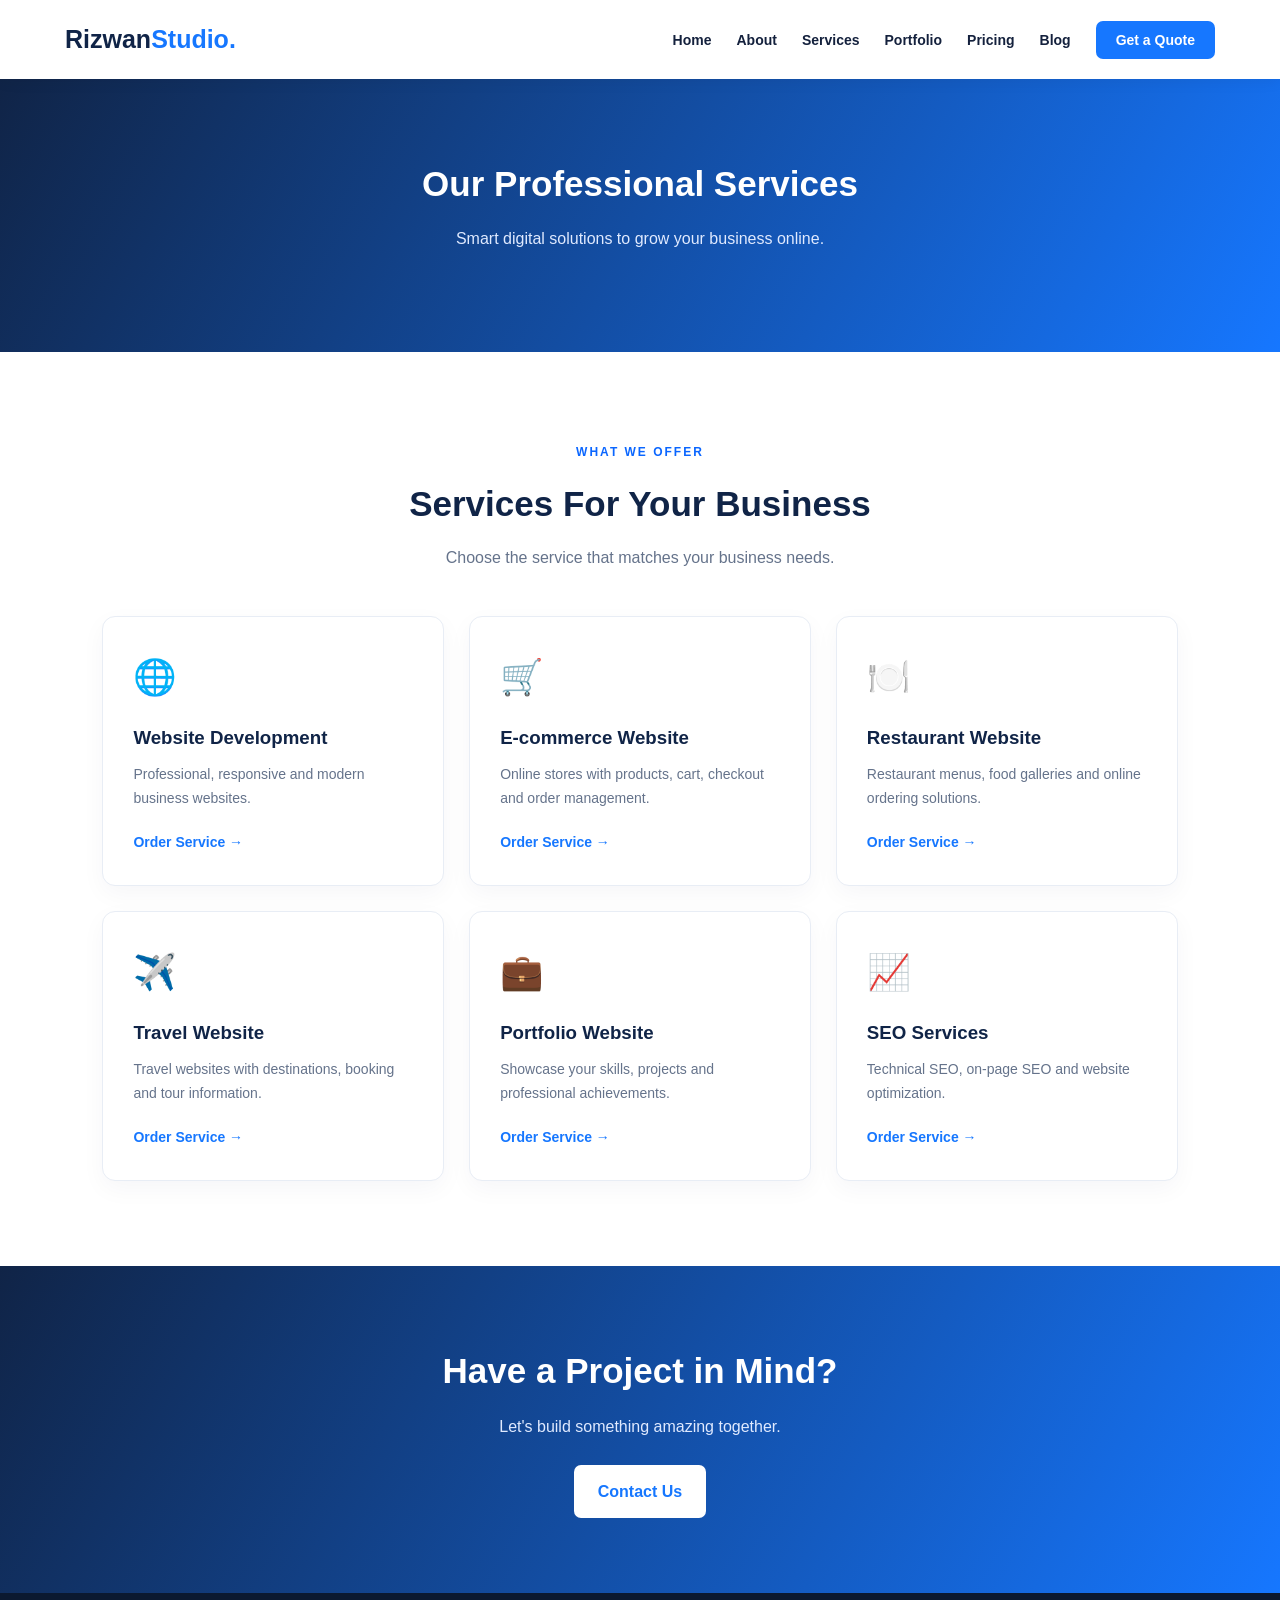
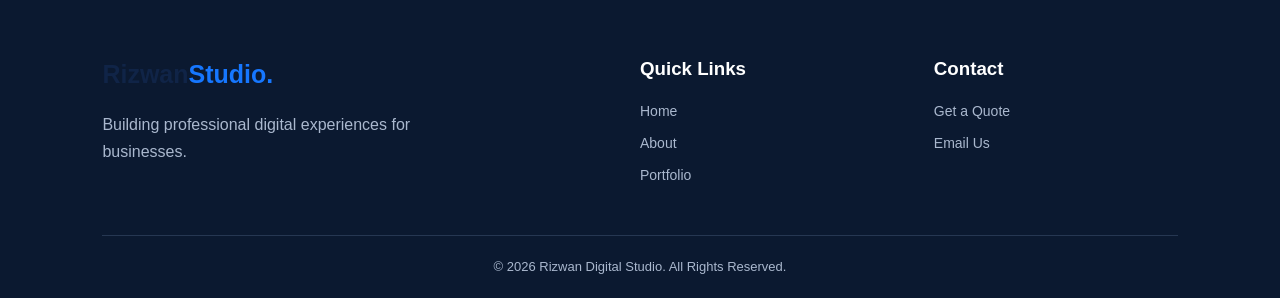
==== Service.html @ dc621379 "Add files via upload" ====
<!DOCTYPE html>
<html lang="en">

<head>
  <meta charset="UTF-8">
  <meta name="viewport" content="width=device-width, initial-scale=1.0">

  <title>Website Development Services | Rizwan Digital Studio</title>

  <meta name="description" content="Explore professional website development, ecommerce, restaurant website, travel website and SEO services by Rizwan Digital Studio.">

  <meta name="author" content="Rizwan Digital Studio">
  <meta name="robots" content="index, follow">

  <link rel="canonical" href="https://YOUR-DOMAIN.com/services.html">

  <meta property="og:title" content="Our Services | Rizwan Digital Studio">
  <meta property="og:description" content="Explore our professional website development, ecommerce and SEO services.">
  <meta property="og:type" content="website">

  <link rel="stylesheet" href="style.css">
</head>

<body>

<header>
  <nav class="navbar">
    <a href="index.html" class="logo">
      Rizwan<span>Studio.</span>
    </a>

    <button class="menu-btn" id="menuBtn">☰</button>

    <ul class="nav-links" id="navLinks">
      <li><a href="index.html">Home</a></li>
      <li><a href="about.html">About</a></li>
      <li><a href="service.html">Services</a></li>
      <li><a href="portfolio.html">Portfolio</a></li>
      <li><a href="pricing.html">Pricing</a></li>
      <li><a href="blog.html">Blog</a></li>
      <li><a href="contact.html" class="nav-btn">Get a Quote</a></li>
    </ul>
  </nav>
</header>

<section class="cta">
  <h2>Our Professional Services</h2>
  <p>Smart digital solutions to grow your business online.</p>
</section>

<section class="section">
  <div class="section-heading">
    <span>WHAT WE OFFER</span>
    <h2>Services For Your Business</h2>
    <p>Choose the service that matches your business needs.</p>
  </div>

  <div class="cards">

    <div class="card">
      <div class="service-icon">🌐</div>
      <h3>Website Development</h3>
      <p>Professional, responsive and modern business websites.</p>
      <a href="contact.html?service=Website%20Development">Order Service →</a>
    </div>

    <div class="card">
      <div class="service-icon">🛒</div>
      <h3>E-commerce Website</h3>
      <p>Online stores with products, cart, checkout and order management.</p>
      <a href="contact.html?service=E-commerce%20Website">Order Service →</a>
    </div>

    <div class="card">
      <div class="service-icon">🍽️</div>
      <h3>Restaurant Website</h3>
      <p>Restaurant menus, food galleries and online ordering solutions.</p>
      <a href="contact.html?service=Restaurant%20Website">Order Service →</a>
    </div>

    <div class="card">
      <div class="service-icon">✈️</div>
      <h3>Travel Website</h3>
      <p>Travel websites with destinations, booking and tour information.</p>
      <a href="contact.html?service=Travel%20Website">Order Service →</a>
    </div>

    <div class="card">
      <div class="service-icon">💼</div>
      <h3>Portfolio Website</h3>
      <p>Showcase your skills, projects and professional achievements.</p>
      <a href="contact.html?service=Portfolio%20Website">Order Service →</a>
    </div>

    <div class="card">
      <div class="service-icon">📈</div>
      <h3>SEO Services</h3>
      <p>Technical SEO, on-page SEO and website optimization.</p>
      <a href="contact.html?service=SEO%20Services">Order Service →</a>
    </div>

  </div>
</section>

<section class="cta">
  <h2>Have a Project in Mind?</h2>
  <p>Let's build something amazing together.</p>
  <a href="contact.html" class="btn white-btn">Contact Us</a>
</section>

<footer>
  <div class="footer-content">
    <div>
      <a href="index.html" class="logo">Rizwan<span>Studio.</span></a>
      <p>Building professional digital experiences for businesses.</p>
    </div>

    <div>
      <h3>Quick Links</h3>
      <a href="index.html">Home</a>
      <a href="about.html">About</a>
      <a href="portfolio.html">Portfolio</a>
    </div>

    <div>
      <h3>Contact</h3>
      <a href="contact.html">Get a Quote</a>
      <a href="mailto:jamrizwan749@gmail.com">Email Us</a>
    </div>
  </div>

  <div class="copyright">
    © <span id="year"></span> Rizwan Digital Studio. All Rights Reserved.
  </div>
</footer>

<script src="script.js"></script>
</body>
</html>
---- style.css ----
* {
  margin: 0;
  padding: 0;
  box-sizing: border-box;
}

html {
  scroll-behavior: smooth;
}

body {
  font-family: Arial, sans-serif;
  color: #14213d;
  background: #ffffff;
  line-height: 1.7;
}

a {
  text-decoration: none;
  color: inherit;
}

header {
  background: #ffffff;
  position: sticky;
  top: 0;
  z-index: 1000;
  box-shadow: 0 2px 15px rgba(0,0,0,0.06);
}

.navbar {
  max-width: 1200px;
  margin: auto;
  padding: 18px 25px;
  display: flex;
  justify-content: space-between;
  align-items: center;
}

.logo {
  font-size: 25px;
  font-weight: 800;
  color: #102447;
}

.logo span {
  color: #1677ff;
}

.nav-links {
  display: flex;
  align-items: center;
  gap: 25px;
  list-style: none;
}

.nav-links a {
  font-size: 14px;
  font-weight: 600;
  transition: 0.3s;
}

.nav-links a:hover {
  color: #1677ff;
}

.nav-links .nav-btn {
  background: #1677ff;
  color: white;
  padding: 11px 20px;
  border-radius: 7px;
}

.menu-btn {
  display: none;
  border: 0;
  background: transparent;
  font-size: 28px;
  cursor: pointer;
}

.hero {
  min-height: 620px;
  padding: 90px 8%;
  display: grid;
  grid-template-columns: 1.2fr 0.8fr;
  align-items: center;
  gap: 50px;
  background: linear-gradient(135deg, #f2f7ff, #ffffff);
}

.hero-content {
  max-width: 650px;
}

.tag {
  color: #1677ff;
  font-size: 12px;
  font-weight: bold;
  letter-spacing: 2px;
}

.hero h1 {
  font-size: clamp(38px, 5vw, 60px);
  line-height: 1.2;
  margin: 20px 0;
  color: #102447;
}

.hero h1 span,
.blue-text {
  color: #1677ff;
}

.hero-content > p {
  color: #65738b;
  font-size: 17px;
  margin-bottom: 28px;
}

.hero-buttons {
  display: flex;
  gap: 15px;
  flex-wrap: wrap;
}

.btn {
  display: inline-block;
  padding: 13px 24px;
  border-radius: 7px;
  font-weight: bold;
  transition: 0.3s;
  text-align: center;
}

.primary {
  background: #1677ff;
  color: white;
}

.primary:hover {
  background: #0757c8;
  transform: translateY(-3px);
}

.secondary {
  border: 1px solid #1677ff;
  color: #1677ff;
}

.secondary:hover {
  background: #1677ff;
  color: white;
}

.stats {
  display: flex;
  gap: 40px;
  margin-top: 50px;
}

.stats h2 {
  color: #1677ff;
  font-size: 25px;
}

.stats p {
  color: #65738b;
  font-size: 13px;
}

.hero-image {
  display: flex;
  justify-content: center;
}

.mockup {
  width: 340px;
  padding: 20px;
  border-radius: 18px;
  background: white;
  box-shadow: 0 20px 60px rgba(16,36,71,0.15);
  text-align: center;
}

.mockup-top {
  text-align: left;
  color: #1677ff;
  letter-spacing: 5px;
}

.mockup-content {
  padding: 35px 15px;
}

.mockup-line {
  height: 12px;
  background: #dce9fa;
  border-radius: 10px;
  margin: 14px 0;
}

.mockup-line.short {
  width: 65%;
}

.mockup-card {
  height: 110px;
  margin: 20px 0;
  border-radius: 12px;
  background: linear-gradient(135deg, #1677ff, #00c2ff);
}

.mockup h3 {
  color: #102447;
}

.mockup p {
  color: #65738b;
  font-size: 13px;
}

.section {
  padding: 85px 8%;
}

.section-heading {
  text-align: center;
  margin-bottom: 45px;
}

.section-heading span {
  color: #1677ff;
  font-size: 12px;
  font-weight: bold;
  letter-spacing: 2px;
}

.section-heading h2 {
  font-size: 35px;
  color: #102447;
  margin: 10px 0;
}

.section-heading p {
  color: #65738b;
}

.cards {
  display: grid;
  grid-template-columns: repeat(3, 1fr);
  gap: 25px;
  max-width: 1200px;
  margin: auto;
}

.card {
  background: white;
  border: 1px solid #e8edf5;
  padding: 30px;
  border-radius: 13px;
  box-shadow: 0 8px 25px rgba(16,36,71,0.04);
  transition: 0.3s;
}

.card:hover {
  transform: translateY(-7px);
  box-shadow: 0 15px 35px rgba(16,36,71,0.10);
}

.service-icon {
  font-size: 35px;
  margin-bottom: 15px;
}

.card h3 {
  color: #102447;
  margin-bottom: 10px;
}

.card p {
  color: #65738b;
  font-size: 14px;
  margin-bottom: 17px;
}

.card a:not(.btn) {
  color: #1677ff;
  font-weight: bold;
  font-size: 14px;
}

.about-section {
  padding: 85px 8%;
  background: #f3f7ff;
  display: grid;
  grid-template-columns: 1fr 1fr;
  gap: 50px;
  align-items: center;
}

.about-section h2 {
  font-size: 36px;
  line-height: 1.3;
  margin: 15px 0;
}

.about-section p {
  color: #65738b;
  margin-bottom: 25px;
}

.about-box {
  padding: 65px 30px;
  border-radius: 20px;
  background: white;
  text-align: center;
  box-shadow: 0 15px 40px rgba(16,36,71,0.08);
}

.project-image {
  height: 150px;
  display: grid;
  place-items: center;
  background: #eaf2ff;
  border-radius: 10px;
  font-size: 65px;
  margin-bottom: 20px;
}

.pricing-section {
  background: #f8faff;
}

.price-card h2 {
  color: #1677ff;
  font-size: 30px;
  margin: 15px 0;
}

.price-card ul {
  list-style: none;
  margin: 20px 0;
  color: #65738b;
  font-size: 14px;
}

.price-card li {
  margin: 10px 0;
}

.price-card .btn {
  width: 100%;
}

.featured {
  border: 2px solid #1677ff;
  transform: scale(1.03);
}

.cta {
  padding: 75px 20px;
  text-align: center;
  color: white;
  background: linear-gradient(120deg, #102447, #1677ff);
}

.cta h2 {
  font-size: 35px;
  margin-bottom: 12px;
}

.cta p {
  margin-bottom: 25px;
  color: #e0eaff;
}

.white-btn {
  background: white;
  color: #1677ff;
}

footer {
  background: #0b1930;
  color: white;
  padding: 60px 8% 20px;
}

.footer-content {
  display: grid;
  grid-template-columns: 2fr 1fr 1fr;
  gap: 50px;
  max-width: 1200px;
  margin: auto;
}

.footer-content h3 {
  margin-bottom: 15px;
}

.footer-content p {
  color: #aab8ce;
  margin-top: 15px;
  max-width: 350px;
}

.footer-content a:not(.logo) {
  display: block;
  color: #aab8ce;
  margin: 8px 0;
  font-size: 14px;
}

.footer-content a:hover {
  color: white;
}

.copyright {
  border-top: 1px solid #263752;
  margin-top: 40px;
  padding-top: 20px;
  text-align: center;
  color: #aab8ce;
  font-size: 13px;
}

/* RESPONSIVE DESIGN */

@media (max-width: 900px) {
  .menu-btn {
    display: block;
  }

  .nav-links {
    display: none;
    position: absolute;
    top: 70px;
    left: 0;
    width: 100%;
    padding: 25px;
    background: white;
    flex-direction: column;
    box-shadow: 0 10px 20px rgba(0,0,0,0.08);
  }

  .nav-links.active {
    display: flex;
  }

  .hero {
    grid-template-columns: 1fr;
    text-align: center;
  }

  .hero-buttons,
  .stats {
    justify-content: center;
  }

  .cards {
    grid-template-columns: repeat(2, 1fr);
  }

  .about-section {
    grid-template-columns: 1fr;
  }
}

@media (max-width: 600px) {
  .hero {
    padding: 65px 6%;
  }

  .hero h1 {
    font-size: 38px;
  }

  .stats {
    gap: 18px;
  }

  .stats h2 {
    font-size: 20px;
  }

  .section {
    padding: 60px 6%;
  }

  .section-heading h2 {
    font-size: 27px;
  }

  .cards {
    grid-template-columns: 1fr;
  }

  .featured {
    transform: none;
  }

  .footer-content {
    grid-template-columns: 1fr;
    gap: 30px;
  }

  .mockup {
    width: 100%;
    max-width: 340px;
  }

  .cta h2 {
    font-size: 28px;
  }
}

/* PORTFOLIO PAGE */

.portfolio-filters {
  display: flex;
  justify-content: center;
  flex-wrap: wrap;
  gap: 12px;
  margin-bottom: 40px;
}

.filter-btn {
  padding: 11px 22px;
  border: 1px solid #dce5f2;
  border-radius: 7px;
  background: white;
  color: #102447;
  cursor: pointer;
  font-weight: bold;
  transition: 0.3s;
}

.filter-btn:hover,
.filter-btn.active {
  background: #1677ff;
  color: white;
  border-color: #1677ff;
}

.project-category {
  display: inline-block;
  color: #1677ff;
  font-size: 12px;
  font-weight: bold;
  margin-bottom: 10px;
}

.project-link {
  display: inline-block;
  color: #1677ff;
  font-weight: bold;
  margin-top: 10px;
}

.project-status {
  display: inline-block;
  padding: 7px 12px;
  border-radius: 5px;
  background: #eef3fb;
  color: #52647e;
  font-size: 12px;
  font-weight: bold;
  margin-top: 10px;
}

.portfolio-grid .card {
  overflow: hidden;
}

.portfolio-grid .card.hidden {
  display: none;
}

@media (max-width: 600px) {
  .portfolio-filters {
    gap: 8px;
  }

  .filter-btn {
    padding: 9px 13px;
    font-size: 12px;
  }
}

/* PRICING PAGE */

.pricing-grid {
  align-items: stretch;
}

.price-card {
  display: flex;
  flex-direction: column;
}

.price-card ul {
  flex-grow: 1;
}

.price-card .btn {
  margin-top: 15px;
}

.comparison-wrapper {
  width: 100%;
  overflow-x: auto;
}

.comparison-table {
  width: 100%;
  border-collapse: collapse;
  min-width: 650px;
  background: white;
}

.comparison-table th,
.comparison-table td {
  padding: 18px;
  text-align: center;
  border-bottom: 1px solid #e8edf5;
}

.comparison-table th {
  background: #102447;
  color: white;
}

.comparison-table td:first-child {
  text-align: left;
  font-weight: bold;
}

.comparison-table tr:hover {
  background: #f2f7ff;
}

.featured {
  border: 2px solid #1677ff;
}

/* ABOUT PAGE */

.about-icon {
  font-size: 65px;
  margin-bottom: 15px;
}

.about-box h3 {
  margin: 10px 0;
}

.about-box {
  border: 1px solid #e8edf5;
}

.process-card {
  position: relative;
  padding-top: 35px;
}

.process-number {
  display: inline-block;
  font-size: 28px;
  font-weight: bold;
  color: #1677ff;
  margin-bottom: 15px;
}

@media (max-width: 600px) {
  .about-icon {
    font-size: 50px;
  }

  .process-number {
    font-size: 24px;
  }
}

.contact-section {
    padding: 80px 8%;
    background: #f5f7fa;
}

.section-heading {
    text-align: center;
    margin-bottom: 45px;
}

.section-heading span {
    color: #0a66ff;
    font-weight: bold;
}

.section-heading h1 {
    font-size: 38px;
    margin: 12px 0;
}

.contact-layout {
    display: grid;
    grid-template-columns: 1fr 1.5fr;
    gap: 35px;
    max-width: 1100px;
    margin: auto;
}

.contact-info,
.contact-form {
    background: white;
    padding: 30px;
    border-radius: 12px;
    box-shadow: 0 5px 25px rgba(0,0,0,0.06);
}

.contact-info h2,
.contact-form h2 {
    margin-bottom: 20px;
}

.contact-detail {
    margin-top: 30px;
}

.contact-detail h3 {
    color: #0a66ff;
    margin-bottom: 8px;
}

.contact-detail a {
    color: #071b3b;
    text-decoration: none;
}

.form-group {
    margin-bottom: 18px;
}

.form-group label {
    display: block;
    margin-bottom: 8px;
    font-weight: 600;
}

.form-group input,
.form-group select,
.form-group textarea {
    width: 100%;
    padding: 13px;
    border: 1px solid #ddd;
    border-radius: 7px;
    font-size: 15px;
    font-family: inherit;
}

.form-group textarea {
    resize: vertical;
}

.submit-btn {
    width: 100%;
    padding: 15px;
    background: #0a66ff;
    color: white;
    border: none;
    border-radius: 7px;
    font-size: 16px;
    font-weight: bold;
    cursor: pointer;
}

.submit-btn:hover {
    background: #071b3b;
}

@media (max-width: 768px) {
    .contact-layout {
        grid-template-columns: 1fr;
    }

    .section-heading h1 {
        font-size: 29px;
    }
}

.blog-hero {
    text-align: center;
    padding: 90px 20px;
    background: #071b3b;
    color: white;
}

.blog-hero span {
    color: #00c2ff;
    font-weight: bold;
}

.blog-hero h1 {
    font-size: 42px;
    margin: 15px 0;
}

.blog-hero p {
    color: #ddd;
}

.blog-section {
    padding: 70px 8%;
}

.blog-grid {
    display: grid;
    grid-template-columns: repeat(3, 1fr);
    gap: 25px;
}

.blog-card {
    background: white;
    border-radius: 12px;
    overflow: hidden;
    box-shadow: 0 5px 25px rgba(0,0,0,0.08);
    transition: 0.3s;
}

.blog-card:hover {
    transform: translateY(-7px);
}

.blog-image {
    height: 160px;
    display: flex;
    align-items: center;
    justify-content: center;
    background: #eaf2ff;
    font-size: 65px;
}

.blog-content {
    padding: 22px;
}

.blog-category {
    color: #0a66ff;
    font-size: 13px;
    font-weight: bold;
}

.blog-content h2 {
    font-size: 20px;
    margin: 12px 0;
}

.blog-content p {
    color: #666;
    line-height: 1.7;
    margin-bottom: 18px;
}

.blog-content a {
    color: #0a66ff;
    text-decoration: none;
    font-weight: bold;
}

.blog-cta {
    text-align: center;
    padding: 60px 20px;
    background: #071b3b;
    color: white;
}

.blog-cta a {
    display: inline-block;
    margin-top: 20px;
    padding: 13px 25px;
    background: #0a66ff;
    color: white;
    text-decoration: none;
    border-radius: 7px;
}

@media (max-width: 900px) {
    .blog-grid {
        grid-template-columns: repeat(2, 1fr);
    }
}

@media (max-width: 600px) {
    .blog-grid {
        grid-template-columns: 1fr;
    }

    .blog-hero h1 {
        font-size: 30px;
    }
}

/* Theme Button */
.theme-toggle {
    padding: 10px 14px;
    border: none;
    border-radius: 8px;
    cursor: pointer;
    font-size: 18px;
}

/* Search Section */
.website-search {
    text-align: center;
    padding: 50px 20px;
    background: #f5f7fa;
}

.website-search input {
    width: 60%;
    max-width: 450px;
    padding: 14px;
    border: 1px solid #ddd;
    border-radius: 7px;
    margin-top: 20px;
}

.website-search button {
    padding: 14px 20px;
    background: #0a66ff;
    color: white;
    border: none;
    border-radius: 7px;
    cursor: pointer;
}

/* Back To Top */
#backToTop {
    position: fixed;
    right: 25px;
    bottom: 25px;
    width: 45px;
    height: 45px;
    border: none;
    border-radius: 50%;
    background: #0a66ff;
    color: white;
    font-size: 24px;
    cursor: pointer;
    display: none;
    z-index: 1000;
}

/* Dark Mode */
body.dark-mode {
    background: #071b3b;
    color: white;
}

body.dark-mode .blog-card,
body.dark-mode .contact-form,
body.dark-mode .contact-info {
    background: #10294d;
    color: white;
}

body.dark-mode .website-search {
    background: #10294d;
    color: white;
}

body.dark-mode .blog-content p {
    color: #ddd;
}

@media (max-width: 600px) {
    .website-search input {
        width: 100%;
        margin-bottom: 10px;
    }
}

/* Article Internal Links */

.article-links {
    margin-top: 40px;
    padding: 25px;
    background: #f5f7fa;
    border-radius: 12px;
}

.article-links h2 {
    color: #0a66ff;
    margin-bottom: 10px;
}

.article-links p {
    color: #555;
    margin-bottom: 15px;
}

.article-links a {
    display: inline-block;
    margin: 8px 10px 8px 0;
    padding: 10px 18px;
    background: #0a66ff;
    color: white;
    text-decoration: none;
    border-radius: 6px;
    transition: 0.3s;
}

.article-links a:hover {
    background: #071b3b;
}
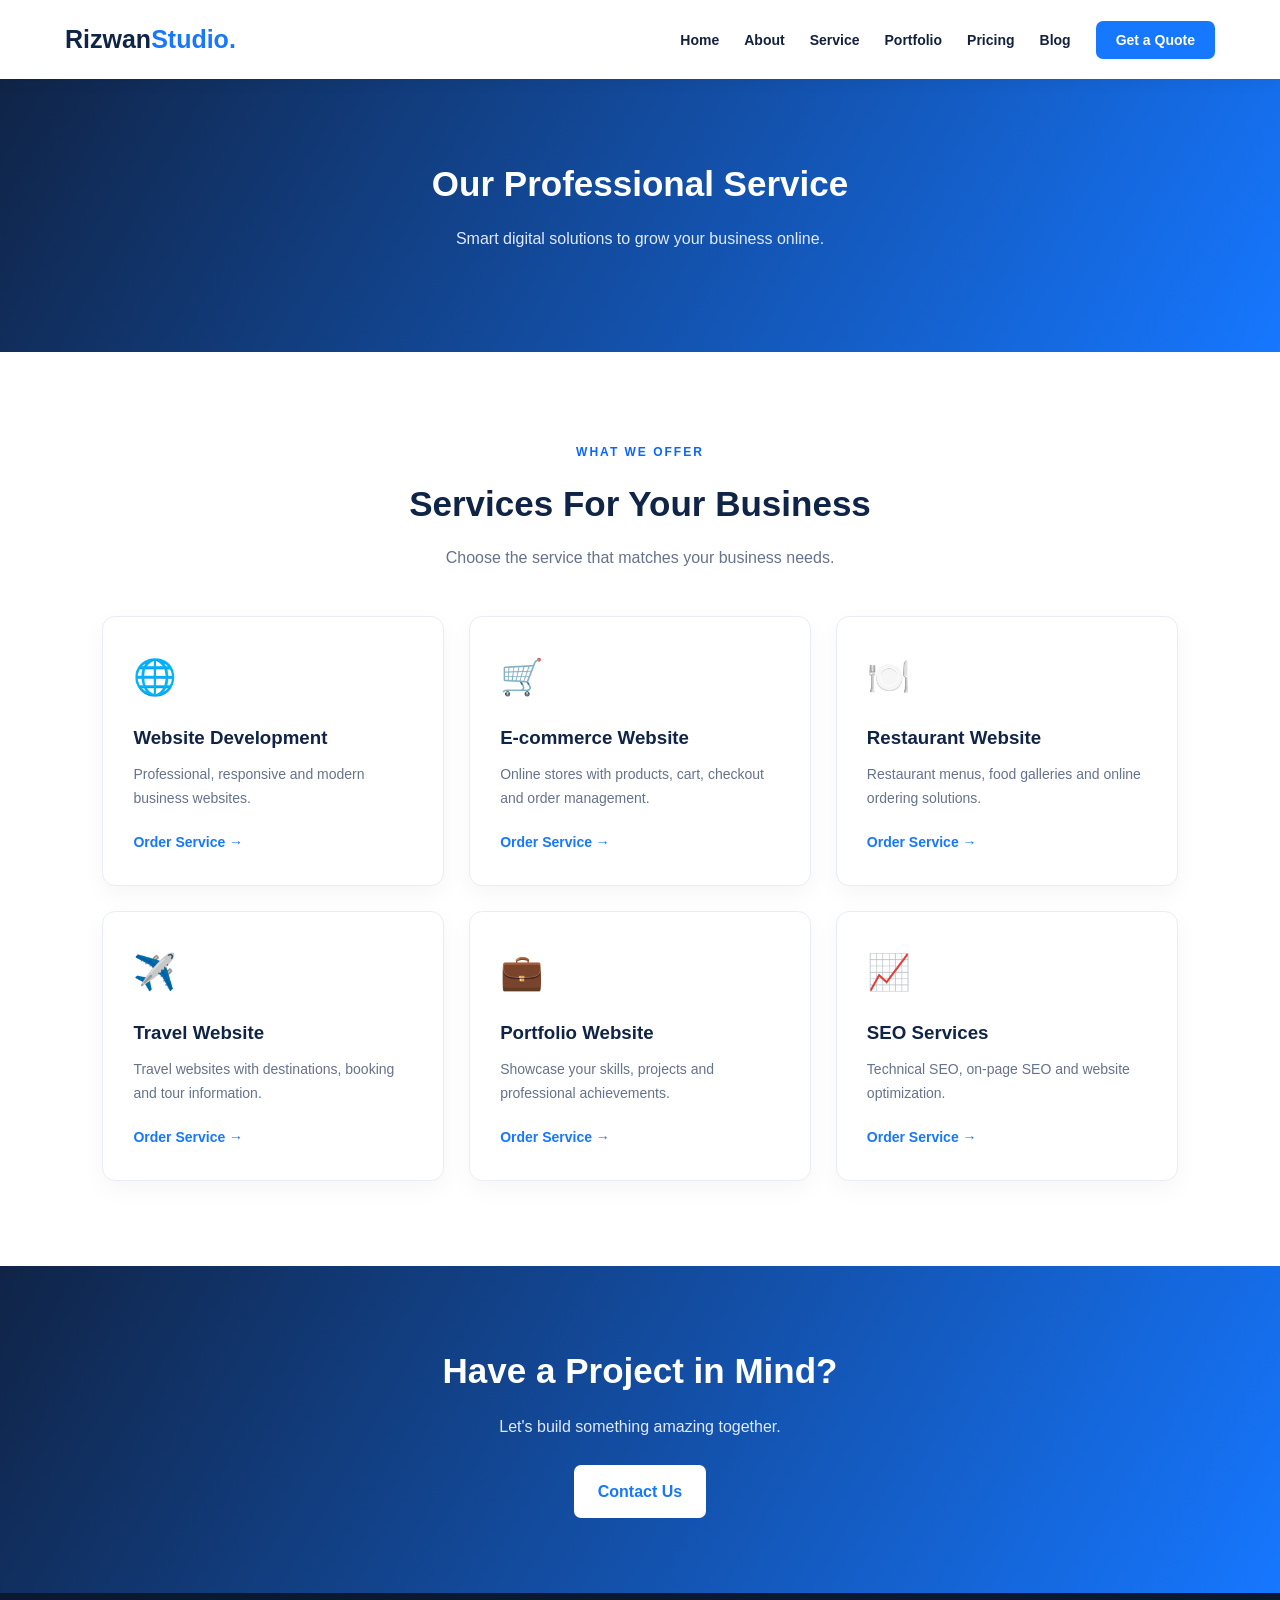
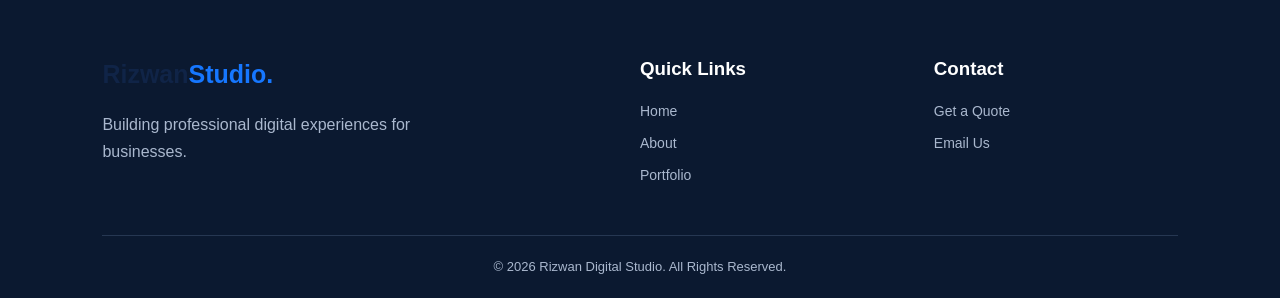
==== commit c39c1c35: "Update Service.html with new content and structure" ====
--- a/Service.html
+++ b/Service.html
@@ -15,8 +15,8 @@
 
   <link rel="canonical" href="https://YOUR-DOMAIN.com/services.html">
 
-  <meta property="og:title" content="Our Services | Rizwan Digital Studio">
-  <meta property="og:description" content="Explore our professional website development, ecommerce and SEO services.">
+  <meta property="og:title" content="Our Service | Rizwan Digital Studio">
+  <meta property="og:description" content="Explore our professional website development, ecommerce and SEO service.">
   <meta property="og:type" content="website">
 
   <link rel="stylesheet" href="style.css">
@@ -35,7 +35,7 @@
     <ul class="nav-links" id="navLinks">
       <li><a href="index.html">Home</a></li>
       <li><a href="about.html">About</a></li>
-      <li><a href="service.html">Services</a></li>
+      <li><a href="service.html">Service</a></li>
       <li><a href="portfolio.html">Portfolio</a></li>
       <li><a href="pricing.html">Pricing</a></li>
       <li><a href="blog.html">Blog</a></li>
@@ -45,7 +45,7 @@
 </header>
 
 <section class="cta">
-  <h2>Our Professional Services</h2>
+  <h2>Our Professional Service</h2>
   <p>Smart digital solutions to grow your business online.</p>
 </section>
 
